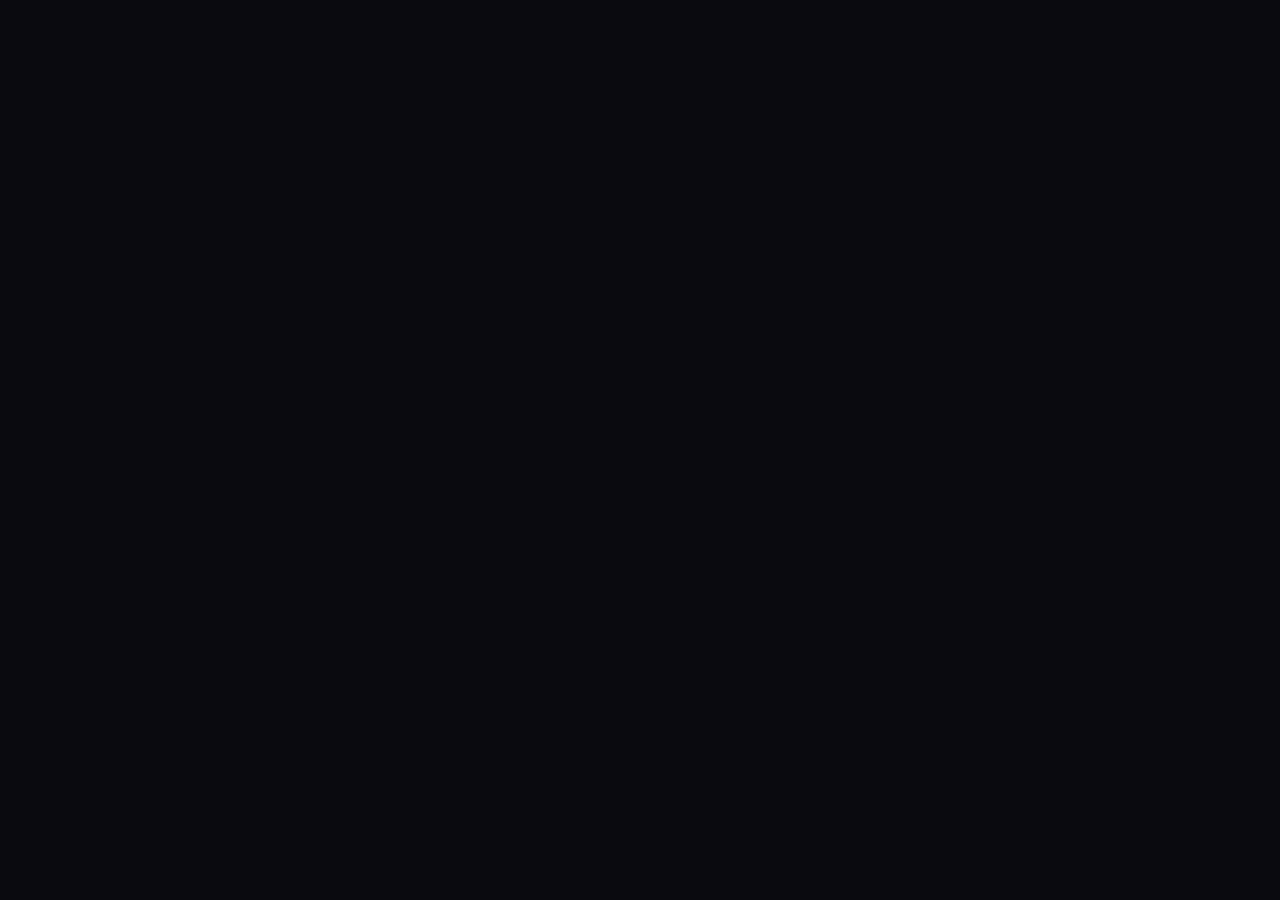
==== dist-ethereum/index.html @ ba2d54dc "init" ====
<!DOCTYPE html>
<html lang="zh-CN">
  <head>
    <meta charset="UTF-8" />
    <link rel="icon" type="image/svg+xml" href="/eth-icon.svg" />
    <meta name="viewport" content="width=device-width, initial-scale=1.0, viewport-fit=cover" />
    <meta name="description" content="以太坊原理与工作 3D 互动教具 - 面向区块链课程教学" />
    <meta name="theme-color" content="#0a0a0f" />
    <title>以太坊 3D 互动教具</title>
    <style>
      body { margin: 0; background: #0a0a0f; overflow: hidden; }
    </style>
    <script type="module" crossorigin src="/assets/index-CteZ08pa.js"></script>
    <link rel="stylesheet" crossorigin href="/assets/index-CUcXEeZ1.css">
  </head>
  <body>
    <div id="root"></div>
  </body>
</html>
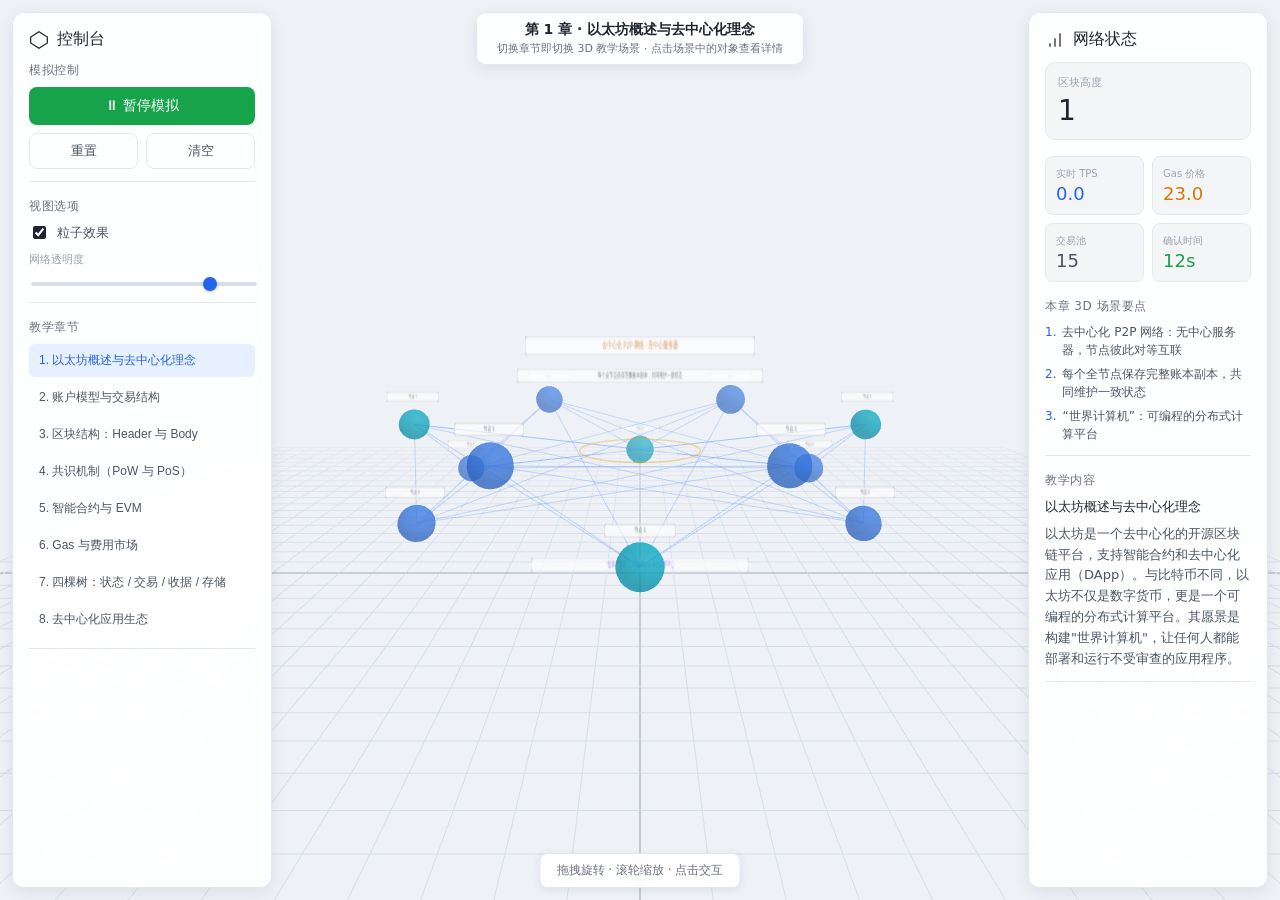
==== commit 8faa37c1: "路径不对" ====
--- a/dist-ethereum/index.html
+++ b/dist-ethereum/index.html
@@ -10,8 +10,8 @@
     <style>
       body { margin: 0; background: #0a0a0f; overflow: hidden; }
     </style>
-    <script type="module" crossorigin src="/assets/index-CteZ08pa.js"></script>
-    <link rel="stylesheet" crossorigin href="/assets/index-CUcXEeZ1.css">
+    <script type="module" crossorigin src="assets/index-CteZ08pa.js"></script>
+    <link rel="stylesheet" crossorigin href="assets/index-CUcXEeZ1.css">
   </head>
   <body>
     <div id="root"></div>
--- a/dist-ethereum/assets/index-CUcXEeZ1.css
+++ b/dist-ethereum/assets/index-CUcXEeZ1.css
@@ -0,0 +1 @@
+:root{--kimi-color-text-primary: #1f2430;--kimi-color-text-secondary: #4b5563;--kimi-color-text-tertiary: #6b7280;--kimi-color-text-quaternary: #9aa3b2;--kimi-color-surface: #ffffff;--kimi-color-surface-muted: #f3f4f6;--kimi-color-surface-raised: #e9edf2;--kimi-color-surface-strong: #d8dee7;--kimi-color-border: #e2e8f0;--kimi-color-danger: #ef4444;--kimi-color-positive: #16a34a;--kimi-color-warning: #d97706;--kimi-color-accent: #2563eb;--kimi-chart-1: #2563eb;--kimi-chart-2: #ef4444;--kimi-chart-3: #16a34a;--kimi-chart-4: #9333ea;--kimi-chart-5: #6b7280;--kimi-font-sans: system-ui, -apple-system, BlinkMacSystemFont, "Segoe UI", Roboto, sans-serif;--kimi-font-mono: "SF Mono", Monaco, "Cascadia Code", "Roboto Mono", Consolas, monospace}*,*:before,*:after{box-sizing:border-box}html,body,#root{margin:0;padding:0;width:100%;height:100%;overflow:hidden}body{font-family:var(--kimi-font-sans);background:#eef1f6;color:var(--kimi-color-text-primary);-webkit-font-smoothing:antialiased;-moz-osx-font-smoothing:grayscale}::-webkit-scrollbar{width:4px}::-webkit-scrollbar-track{background:transparent}::-webkit-scrollbar-thumb{background:var(--kimi-color-border);border-radius:2px}::-webkit-scrollbar-thumb:hover{background:var(--kimi-color-text-quaternary)}input[type=range]{-webkit-appearance:none;-moz-appearance:none;appearance:none;height:4px;background:var(--kimi-color-surface-strong);border-radius:2px;outline:none}input[type=range]::-webkit-slider-thumb{-webkit-appearance:none;-moz-appearance:none;appearance:none;width:14px;height:14px;background:var(--kimi-color-accent);border-radius:50%;cursor:pointer;box-shadow:0 1px 3px #0f172a40}input[type=range]::-moz-range-thumb{width:14px;height:14px;background:var(--kimi-color-accent);border-radius:50%;cursor:pointer;border:none}button:focus-visible{outline:2px solid var(--kimi-color-accent);outline-offset:2px}::selection{background:#2563eb2e;color:var(--kimi-color-text-primary)}@media (prefers-reduced-motion: reduce){*{animation-duration:.01ms!important;animation-iteration-count:1!important;transition-duration:.01ms!important}}@supports (padding: max(0px)){.mobile-safe{padding-bottom:max(12px,env(safe-area-inset-bottom));padding-left:max(12px,env(safe-area-inset-left));padding-right:max(12px,env(safe-area-inset-right))}}
